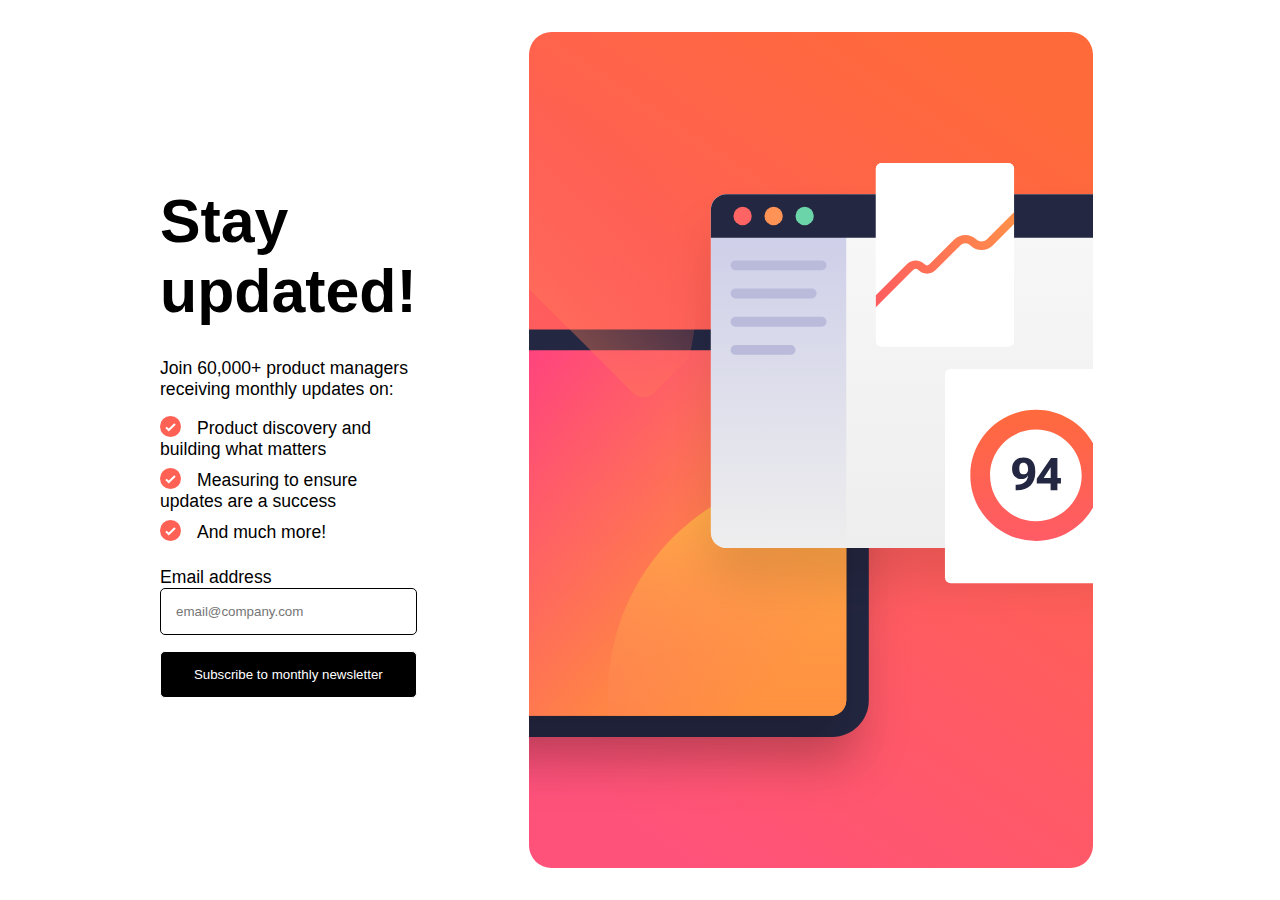
==== index.html @ 448233b1 "initial commit" ====
<!DOCTYPE html>
<html lang="en">
<head>
  <meta charset="UTF-8">
  <meta name="viewport" content="width=device-width, initial-scale=1.0"> <!-- displays site properly based on user's device -->

  <link rel="icon" type="image/png" sizes="32x32" href="./assets/images/favicon-32x32.png">
  <link rel="stylesheet" href="styles.css">

  <title>Frontend Mentor | Newsletter sign-up form with success message</title>
  
</head>
<body>

  <!-- Sign-up form start -->
  <main id="main">
    <div id="signup">
      <h1>Stay updated!</h1>
      <div id="join">
        <p>Join 60,000+ product managers receiving monthly updates on:</p>
        <ul>
          <li><img class="icon-list" src="assets\images\icon-list.svg" alt="icon-list">Product discovery and building what matters</li>
          <li><img class="icon-list" src="assets\images\icon-list.svg" alt="icon-list">Measuring to ensure updates are a success</li>
          <li><img class="icon-list" src="assets\images\icon-list.svg" alt="icon-list">And much more!</li>
        </ul>
      </div>
      
      <!--  <form action="onsuccess.html" method="post">  -->
      <form action="" method="post" onsubmit="validateForm()">
        <ul>
          <li class="email-label"><label for="email">Email address</label></li>
          <li id="email-list"><input type="email" id="email" name="email" placeholder="email@company.com"></li>
          <li><button id="submit" type="submit" formaction="">Subscribe to monthly newsletter</button></li>
          <!--<li id="submit-list"><input type="submit" id="submit" name="submit" value="Subscribe to monthly newsletter"></li>-->
        </ul>
      </form>
    </div>
    <img id="img-illustration" src="assets\images\illustration-sign-up-desktop.svg" alt="desktop signup illustration">
  </main>
    <!-- Sign-up form end -->

    <!-- Success message start -->
  
    <div id="on-success">
      <img class="icon-on-success" src="assets\images\icon-list.svg" alt="icon-list">
      <h1>Thanks for subscribing!</h1>
      <p id="confirmation-text">A confirmation email has been sent to <b>ash@loremcompany.com</b>.</br>Please open it and click the button inside to confirm your subscription.</p>
      <button type="submit" id="dismiss-button">Dismiss message</button>
    </div>
    <!--
    -->
    <!-- Success message end -->
<!--      
  <div class="attribution">
    Challenge by <a href="https://www.frontendmentor.io?ref=challenge" target="_blank">Frontend Mentor</a>. 
    Coded by <a href="#">Your Name Here</a>.
  </div>
-->
  <script>
    function validateForm() {
        //alert("test OK");
        const main = document.getElementById("main");
        const onSuccess = document.getElementById("on-success");
        main.innerHTML = '';
        //alert(onSuccess);
        //document.body.replaceChild(onSuccess, main);
        onSuccess.style.display="block";
    }
  </script>
</body>
</html>
---- styles.css ----
* {
    box-sizing: border-box;
    margin: 0;
    padding: 0;
}
@font-face {
    font-family: Roboto-bold;
    src: url("https://mdn.github.io/css-examples/web-fonts/VeraSeBd.ttf"), sans-serif;
}
body {
    background-color: white;
}
main {
    max-height: max-content;
    /*display: none;*/
    display: grid;
    grid-template-columns: auto auto;
    grid-template-rows: auto auto auto;
    column-gap: 5rem;
    padding: 0 10rem;
}

#img-illustration {
    grid-row: 1 / 4;
    height: 100dvh;
    padding: 2rem;
    display: block;
    /*width: fit-content;*/
}

#signup {
    grid-row: 2 / 3;
    /*padding: 5rem 5rem;*/
    font-size: 1.1rem;
    font-family: 'Lucida Sans', 'Lucida Sans Regular', 'Lucida Grande', 'Lucida Sans Unicode', Geneva, Verdana, sans-serif;
}
#signup h1, #on-success h1 {
    font-size: 3.8rem;
    font-weight: bolder;
    font-family: 'Lucida Sans', 'Lucida Sans Regular', 'Lucida Grande', 'Lucida Sans Unicode', Geneva, Verdana, sans-serif;
}
#join p, #on-success p {
    padding-top: 2rem;
    padding-bottom: 1rem;
}
#join ul {
    /*background-color: aqua;*/
    list-style-type: none;
}
#join ul li {
    padding-bottom: 0.5rem;
}
.icon-list {
    display: inline;
    padding-right: 1rem;
    vertical-align: -0.2rem;
}
form ul {
    /*background-color: blanchedalmond;*/
    list-style-type: none;
}
.email-label {
    padding-top: 1rem;
    padding-bottom: 0;
}
form ul li {
    padding-bottom: 1rem;
}
#email, #submit, #dismiss-button {
    width: 100%;
    padding: 15px;
    border: 1px solid;
    border-radius: 5px;
}
#submit, #dismiss-button {
    /*background-color: #FF634D;*/
    background-color: black;
    border: 1px solid;
    color: white;
}
#email:hover {
    cursor: pointer;
}
#email-list:hover ~ li #submit {
    background: linear-gradient(45deg, #FC5475, #FF634D);
    cursor: pointer;
}
#submit:hover, #dismiss-button:hover {
    background: linear-gradient(45deg, #FC5475, #FF634D);
    cursor: pointer;
}

#on-success {
    display: none;
    width: 25rem;
    margin: 5rem auto;
}
#on-sucess p {
    padding: 0 5rem;
}
.icon-on-success {
    width: 5rem;
    padding-bottom: 2rem;
}

.attribution {
    font-size: 11px;
    text-align: center;
}
.attribution a {
    color: hsl(228, 45%, 44%);
}

@media screen and (max-device-width: 800px) {
    body {
        /*background-color: beige;*/
    }
    main {
        width: 30rem;
        grid-template-columns: auto;
        grid-template-rows: unset;
        padding: 2rem 5rem;
    }
    #img-illustration {
        display: none;
    }
/*  
    #img-illustration {
        display: none;
        height: 50dvh;
        width: 100%;
        margin: 0 auto;
    }
*/
    #img-illustration::after {
        content: "image remplace par ce texte";
    }
    #signup::before {
        /*content: url("/assets/images/illustration-sign-up-mobile.svg");*/
        background: url(assets/images/illustration-sign-up-mobile.svg) no-repeat;
        content: "";
        display: block;
        width: 25rem;
        height: 18rem;
        margin: 0 auto;
        padding: 0;
        background-color: antiquewhite;
    }
    #signup h1 {
        font-size: 2.5rem;
        padding-top: 2rem;
    }
    /*#signup::after {
        content: "texte apres signup";
    }*/
    #signup {
        grid-column-start: 1;
    }

    #on-success {
        position: relative;
        top: 0;
        display: none;
        width: 20rem;
        height: 90dvh;
        margin: 0rem auto;
    }
    
    .icon-on-success {
        width: 5rem;
        padding-bottom: 1rem;
    }
    #on-success h1 {
        font-size: 2.5rem;
    }
    #on-sucess p {
        font-size: 0.5rem;
        padding: 0 5rem;
    }
    #dismiss-button {
        position: absolute;
        bottom: 0;
    }
}
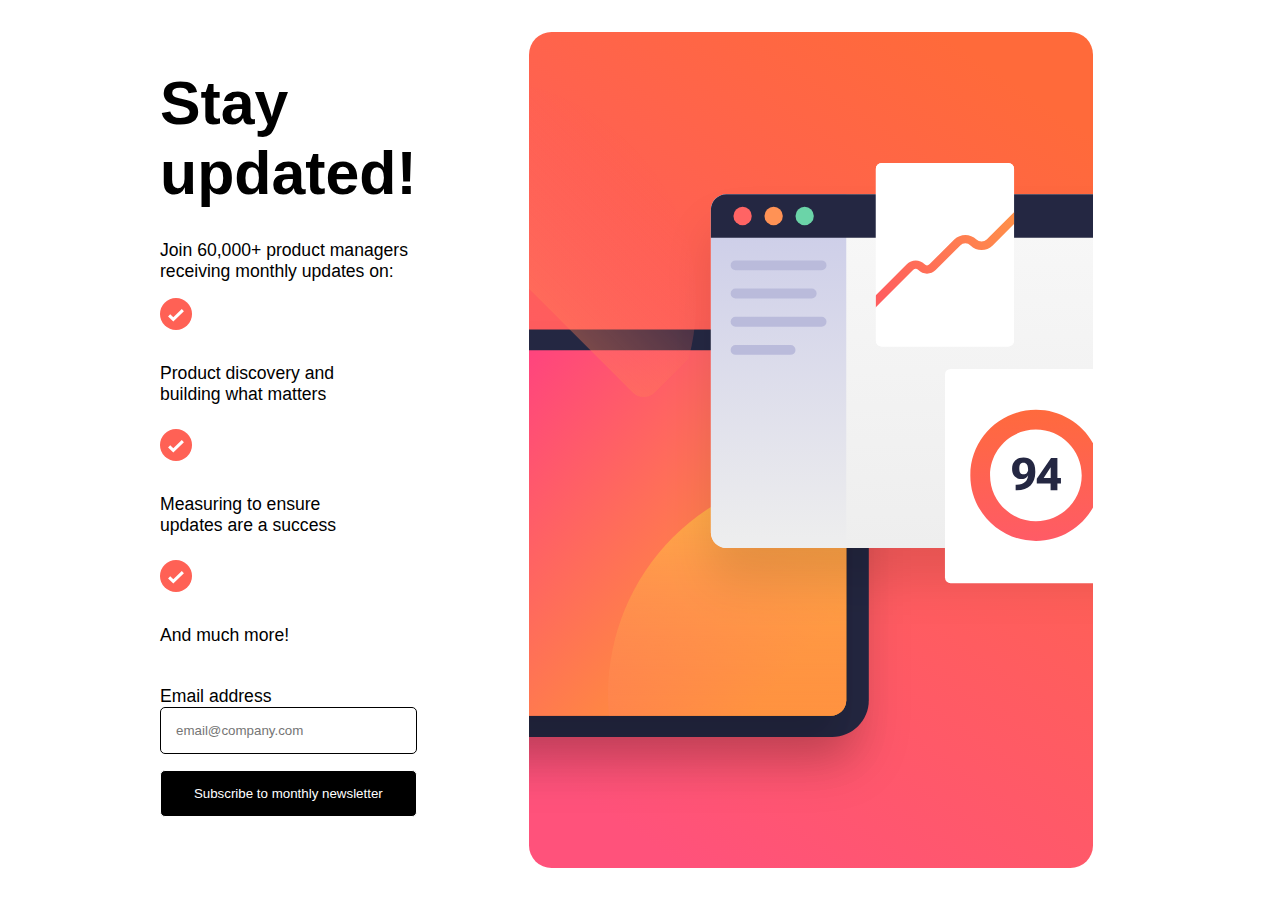
==== commit 3d805832: "little updates" ====
--- a/index.html
+++ b/index.html
@@ -19,9 +19,9 @@
       <div id="join">
         <p>Join 60,000+ product managers receiving monthly updates on:</p>
         <ul>
-          <li><img class="icon-list" src="assets\images\icon-list.svg" alt="icon-list">Product discovery and building what matters</li>
-          <li><img class="icon-list" src="assets\images\icon-list.svg" alt="icon-list">Measuring to ensure updates are a success</li>
-          <li><img class="icon-list" src="assets\images\icon-list.svg" alt="icon-list">And much more!</li>
+          <li><img class="icon-list" src="assets\images\icon-list.svg" alt="icon-list"><p class="list-text">Product discovery and building what matters</p></li>
+          <li><img class="icon-list" src="assets\images\icon-list.svg" alt="icon-list"><p class="list-text">Measuring to ensure updates are a success</p></li>
+          <li><img class="icon-list" src="assets\images\icon-list.svg" alt="icon-list"><p class="list-text">And much more!</p></li>
         </ul>
       </div>
       
--- a/styles.css
+++ b/styles.css
@@ -52,8 +52,17 @@
 }
 .icon-list {
     display: inline;
+    width: 3rem;
     padding-right: 1rem;
-    vertical-align: -0.2rem;
+    vertical-align: text-bottom;
+    padding-top: 0;
+    padding-bottom: 0;
+}
+.list-text {
+    display: inline-block;
+    width: 85%;
+    padding-top: 0;
+    padding-bottom: 0;
 }
 form ul {
     /*background-color: blanchedalmond;*/
@@ -116,69 +125,76 @@
         /*background-color: beige;*/
     }
     main {
-        width: 30rem;
-        grid-template-columns: auto;
-        grid-template-rows: unset;
-        padding: 2rem 5rem;
+        display: block;
+        width: 100%;
+        /*height: 100dvh;*/
+        /*grid-template-columns: 100%;*/
+        /*background-color: beige;*/
     }
     #img-illustration {
         display: none;
     }
-/*  
-    #img-illustration {
-        display: none;
-        height: 50dvh;
+    #signup {
+        width: 25rem;
+        margin: 0 auto;
+        margin-left: -3rem;
+        /*background-color: aqua;*/
+    }
+    #signup::before {
+        /*content: url(assets/images/illustration-sign-up-mobile.svg);*/
+        content: "";
+        background-image: url('assets/images/illustration-sign-up-mobile.svg');
+        display: block;
+        background-size: 100% 100%;
         width: 100%;
-        margin: 0 auto;
-    }
-*/
-    #img-illustration::after {
-        content: "image remplace par ce texte";
-    }
-    #signup::before {
-        /*content: url("/assets/images/illustration-sign-up-mobile.svg");*/
-        background: url(assets/images/illustration-sign-up-mobile.svg) no-repeat;
-        content: "";
-        display: block;
-        width: 25rem;
-        height: 18rem;
-        margin: 0 auto;
-        padding: 0;
-        background-color: antiquewhite;
+        height: 20rem;
+        /*background-color: black;*/
     }
     #signup h1 {
         font-size: 2.5rem;
         padding-top: 2rem;
     }
-    /*#signup::after {
-        content: "texte apres signup";
-    }*/
-    #signup {
-        grid-column-start: 1;
+    #signup h1, #signup #join, #signup form {
+        padding: 0 1rem;
+    }
+    #join ul li {
+        padding-bottom: 1rem;
+    }
+    .icon-list {
+        padding-top: 0;
+        padding-bottom: 0;
+    }
+    .list-text {
+        /*background-color: #FF634D;*/
+        padding-top: 0;
+        padding-bottom: 0;
     }
 
     #on-success {
         position: relative;
         top: 0;
-        display: none;
-        width: 20rem;
+        width: 50%;
         height: 90dvh;
-        margin: 0rem auto;
-    }
-    
+        margin: 0 auto;
+        padding: 0 1rem;
+        /*background-color: brown;*/
+    }    
     .icon-on-success {
         width: 5rem;
-        padding-bottom: 1rem;
+        padding-top: 5rem;
+        padding-bottom: 2rem;
     }
     #on-success h1 {
         font-size: 2.5rem;
     }
     #on-sucess p {
-        font-size: 0.5rem;
+        font-size: 0.8rem;
         padding: 0 5rem;
     }
     #dismiss-button {
         position: absolute;
         bottom: 0;
+        width: 90%;
+        margin: 1rem auto;
     }
 }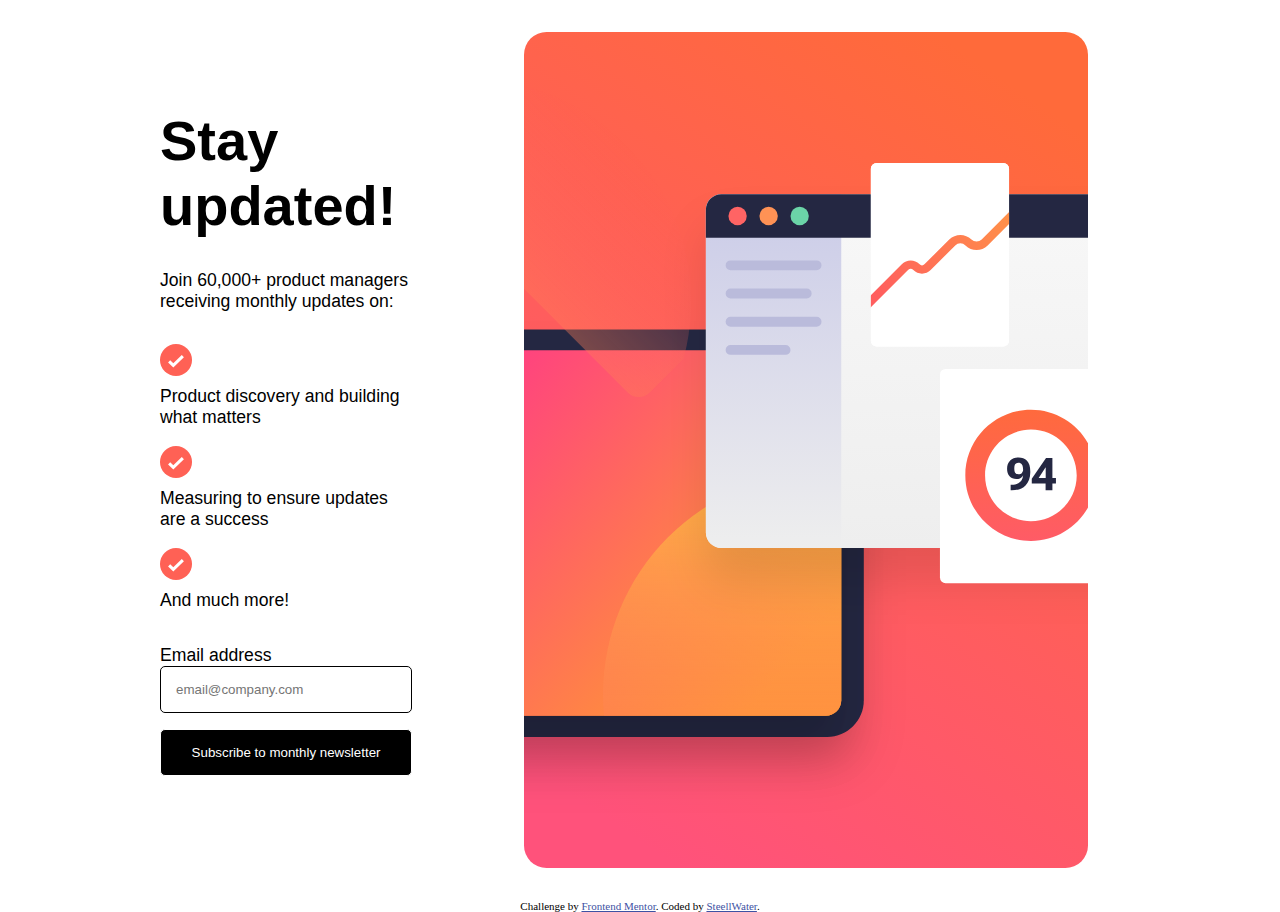
==== commit 6a45924d: "css and html updates" ====
--- a/index.html
+++ b/index.html
@@ -44,27 +44,33 @@
     <div id="on-success">
       <img class="icon-on-success" src="assets\images\icon-list.svg" alt="icon-list">
       <h1>Thanks for subscribing!</h1>
-      <p id="confirmation-text">A confirmation email has been sent to <b>ash@loremcompany.com</b>.</br>Please open it and click the button inside to confirm your subscription.</p>
-      <button type="submit" id="dismiss-button">Dismiss message</button>
+      <p id="confirmation-text">A confirmation email has been sent to <b id="confirmed-email">ash@loremcompany.com</b>.</br>Please open it and click the button inside to confirm your subscription.</p>
+      <button type="submit" id="dismiss-button" onclick="dismiss()">Dismiss message</button>
     </div>
     <!--
     -->
     <!-- Success message end -->
-<!--      
+      
   <div class="attribution">
     Challenge by <a href="https://www.frontendmentor.io?ref=challenge" target="_blank">Frontend Mentor</a>. 
-    Coded by <a href="#">Your Name Here</a>.
+    Coded by <a href="https://github.com/SteellWater">SteellWater</a>.
   </div>
--->
+
   <script>
     function validateForm() {
-        //alert("test OK");
+        const email = document.getElementById("email").value;
+        //alert(email);
+        if(email == "")
+        document.getElementById("confirmed-email").innerHTML = "ash@loremcompany.com";
+        else
+          document.getElementById("confirmed-email").innerHTML = email;
         const main = document.getElementById("main");
         const onSuccess = document.getElementById("on-success");
         main.innerHTML = '';
-        //alert(onSuccess);
-        //document.body.replaceChild(onSuccess, main);
         onSuccess.style.display="block";
+    }
+    function dismiss() {
+      location.reload();
     }
   </script>
 </body>
--- a/styles.css
+++ b/styles.css
@@ -35,13 +35,13 @@
     font-family: 'Lucida Sans', 'Lucida Sans Regular', 'Lucida Grande', 'Lucida Sans Unicode', Geneva, Verdana, sans-serif;
 }
 #signup h1, #on-success h1 {
-    font-size: 3.8rem;
+    font-size: 3.5rem;
     font-weight: bolder;
     font-family: 'Lucida Sans', 'Lucida Sans Regular', 'Lucida Grande', 'Lucida Sans Unicode', Geneva, Verdana, sans-serif;
 }
-#join p, #on-success p {
+#join p:first-child, #on-success p {
     padding-top: 2rem;
-    padding-bottom: 1rem;
+    padding-bottom: 2rem;
 }
 #join ul {
     /*background-color: aqua;*/
@@ -52,17 +52,17 @@
 }
 .icon-list {
     display: inline;
-    width: 3rem;
+    min-width: 3rem;
     padding-right: 1rem;
-    vertical-align: text-bottom;
+    vertical-align: top;
     padding-top: 0;
     padding-bottom: 0;
 }
 .list-text {
     display: inline-block;
-    width: 85%;
-    padding-top: 0;
-    padding-bottom: 0;
+    min-width: 85%;
+    padding-bottom: 10px;
+    padding-top: 10px;
 }
 form ul {
     /*background-color: blanchedalmond;*/
@@ -148,11 +148,12 @@
         background-size: 100% 100%;
         width: 100%;
         height: 20rem;
+        padding-bottom: 5rem;
         /*background-color: black;*/
     }
     #signup h1 {
         font-size: 2.5rem;
-        padding-top: 2rem;
+        padding-top: 5rem;
     }
     #signup h1, #signup #join, #signup form {
         padding: 0 1rem;
@@ -161,13 +162,10 @@
         padding-bottom: 1rem;
     }
     .icon-list {
-        padding-top: 0;
-        padding-bottom: 0;
+        vertical-align: -0.2rem;
     }
     .list-text {
-        /*background-color: #FF634D;*/
-        padding-top: 0;
-        padding-bottom: 0;
+        max-width: 80%;
     }
 
     #on-success {
